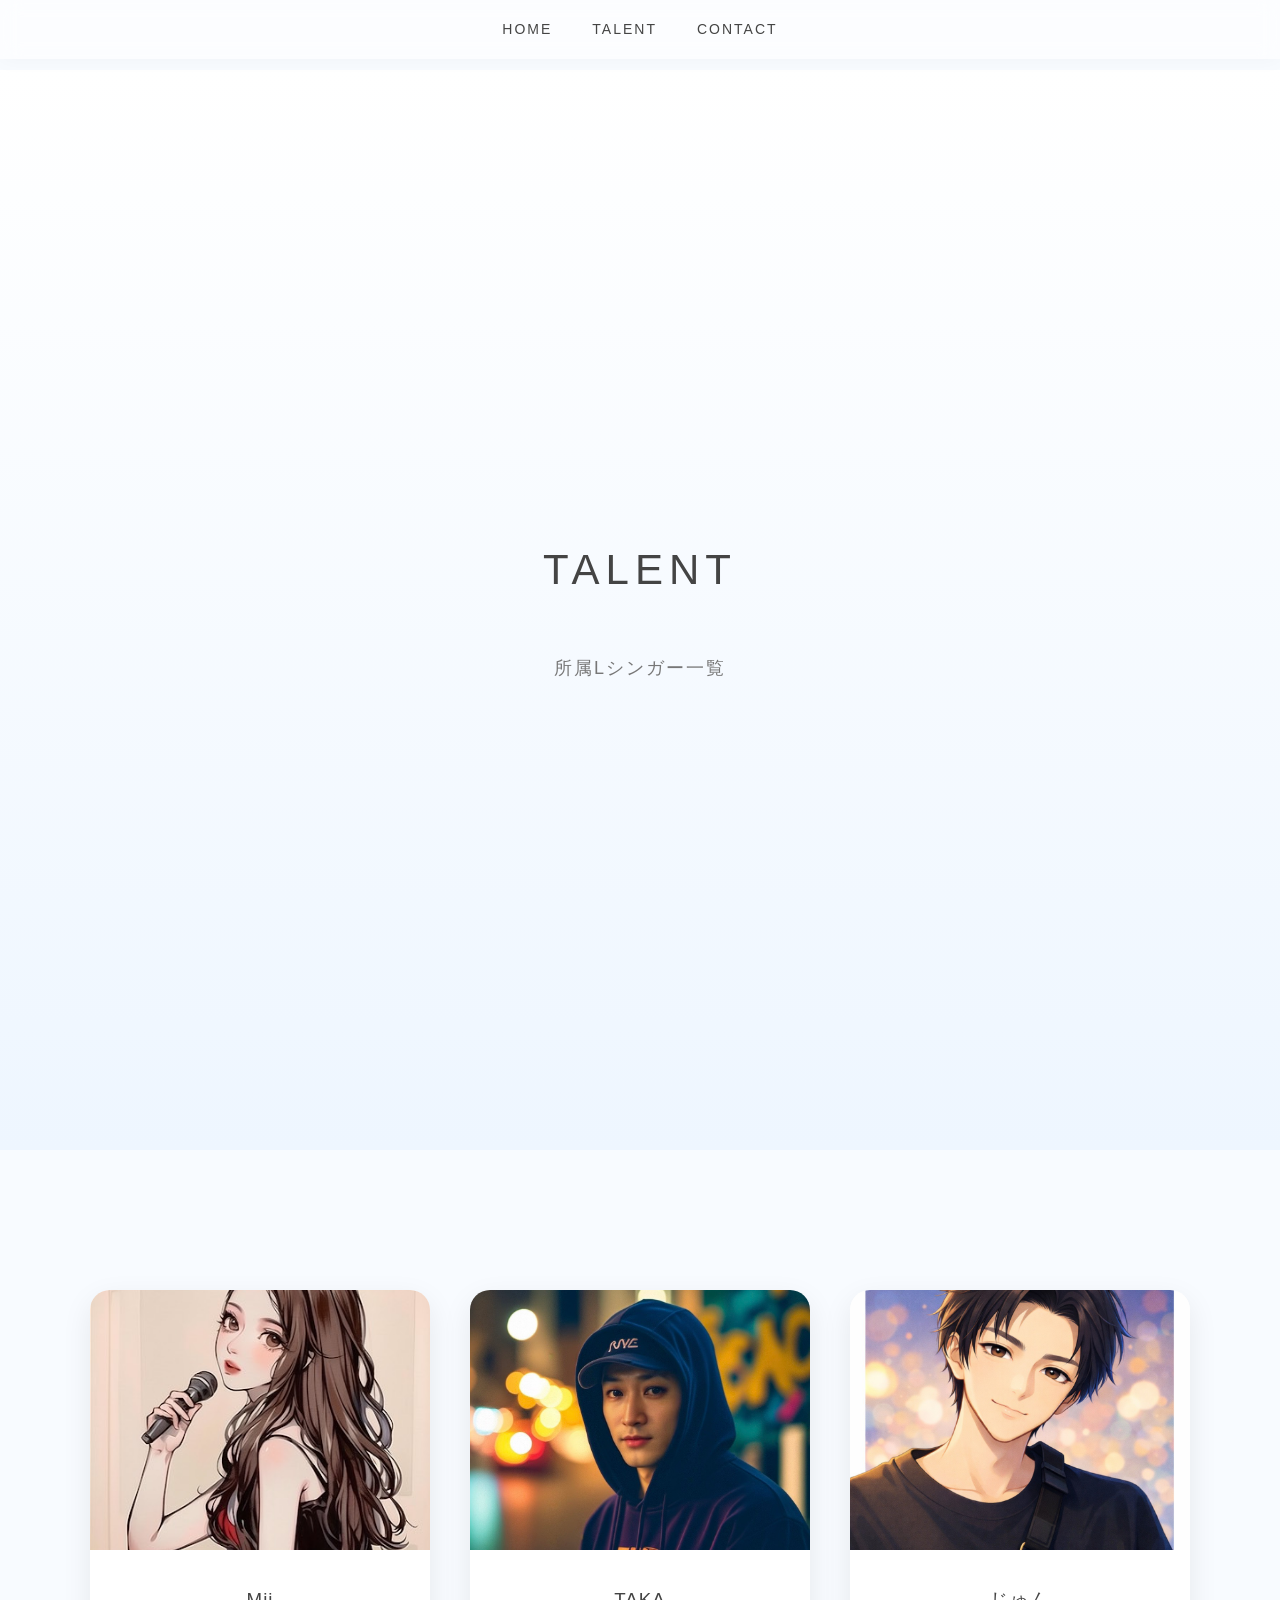
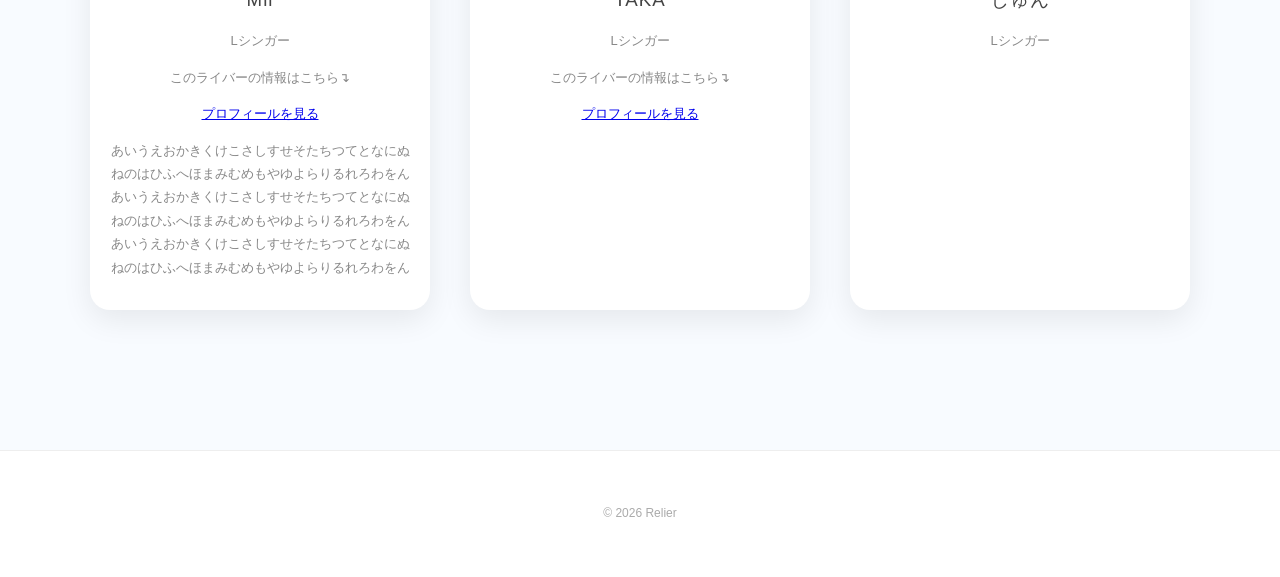
==== lsinger.html @ 04f67de9 "Add files via upload" ====
<!DOCTYPE html>
<html>
<head>
  <meta charset="UTF-8">
  <title>Talent | Relier</title>
  <link rel="stylesheet" href="style.css">
</head>

<body>

<header>
  <nav>
    <ul>
      <li><a href="index.html">HOME</a></li>
      <li><a hreシンガ＾alent.html">TALENT</a></li>
      <li><a href="index.html#contact">CONTACT</a></li>
    </ul>
  </nav>
</header>

<section class="hero">
  <h1>TALENT</h1>
  <p>所属Lシンガー一覧</p>
</section>

<section class="fade">
  <div class="talent-grid">

    <div class="talent-card">
      <img src="Mii.jpg" alt="Mii">
      <div class="talent-info">
        <h3>Mii</h3>
        <p>Lシンガー</p>
        <p>このライバーの情報はこちら↴</p>
        <p><a href="https://lit.link/miin8e" target="_blank">
プロフィールを見る
</a></p>
<p>あいうえおかきくけこさしすせそたちつてとなにぬねのはひふへほまみむめもやゆよらりるれろわをんあいうえおかきくけこさしすせそたちつてとなにぬねのはひふへほまみむめもやゆよらりるれろわをんあいうえおかきくけこさしすせそたちつてとなにぬねのはひふへほまみむめもやゆよらりるれろわをん</p>
      </div>
    </div>

    <div class="talent-card">
      <img src="taka.jpg" alt="TAKA">
      <div class="talent-info">
        <h3>TAKA</h3>
        <p>Lシンガー</p>
        <p>このライバーの情報はこちら↴</p>
        <p><a href="https://lit.link/appletaka0211" target="_blank">
        プロフィールを見る</a></p>
      </div>
    </div>

    <div class="talent-card">
      <img src="jun.jpg" alt="じゅん">
      <div class="talent-info">
        <h3>じゅん</h3>
        <p>Lシンガー</p>
      </div>
    </div>

  </div>
</section>

<footer>
  <p>© 2026 Relier</p>
</footer>

<script>
const fades = document.querySelectorAll('.fade');

const observer = new IntersectionObserver(entries => {
  entries.forEach(entry => {
    if (entry.isIntersecting) {
      entry.target.classList.add('show');
    }
  });
});

fades.forEach(fade => {
  observer.observe(fade);
});
</script>

</body>
</html>
---- style.css ----
/* 全体 */
body {
  margin: 0;
  font-family: 'Yu Gothic', sans-serif;
  background: #f8fbff;
  color: #444;
  line-height: 1.8;
  margin:0;
  padding-top:70px;
}


/* ヘッダー */
header {
  position: fixed;
  width: 100%;
  top: 0;
  background: rgba(255,255,255,0.8);
  backdrop-filter: blur(10px);
  box-shadow: 0 2px 20px rgba(0,0,0,0.03);
  z-index: 1000;
}

nav ul {
  display: flex;
  justify-content: center;
  list-style: none;
  padding: 20px;
  margin: 0;
  gap: 40px;
}

nav a {
  text-decoration: none;
  color: #666;
  font-size: 14px;
  letter-spacing: 2px;
  transition: 0.3s;
}

nav a:hover {
  color: #9ac8ff;
}

/* ヒーロー */
.hero {
  height: 100vh;
  display: flex;
  flex-direction: column;
  justify-content: center;
  align-items: center;
  background: linear-gradient(to bottom, #ffffff, #eef6ff);
  text-align: center;
  padding-top: 80px;
}

.hero p {
  font-size: 18px;
  color: #777;
  margin-top: 20px;
  letter-spacing: 2px;
}

/* セクション共通 */
section {
  padding: 100px 20px;
  text-align: center;
}

h2 {
  font-weight: 300;
  letter-spacing: 4px;
  margin-bottom: 40px;
  font-size: 28px;
}

/* TALENTカード */
.card-container {
  display: flex;
  justify-content: center;
  gap: 40px;
  flex-wrap: wrap;
}

.card {
  width: 250px;
  padding: 40px 20px;
  border-radius: 25px;
  background: white;
  text-decoration: none;
  color: #444;
  box-shadow: 0 10px 40px rgba(0,0,0,0.05);
  transition: 0.4s;
}

.card:hover {
  transform: translateY(-10px);
  box-shadow: 0 20px 50px rgba(0,0,0,0.08);
}

.card h3 {
  margin-bottom: 10px;
  font-weight: 400;
}

.card p {
  font-size: 14px;
  color: #888;
}

/* News */
#news-event p {
  color: #777;
}

/* フッター */
footer {
  padding: 40px;
  background: #ffffff;
  font-size: 12px;
  color: #aaa;
  text-align: center;
  border-top: 1px solid #eee;
}

/* フェード */
.fade {
  opacity: 0;
  transform: translateY(40px);
  transition: 1s;
}

.fade.show {
  opacity: 1;
  transform: translateY(0);
}
/* タレント一覧 */
.talent-grid {
  display: grid;
  grid-template-columns: repeat(3, 1fr);
  gap: 40px;
  max-width: 1000px;
  margin: 0 auto;
}

/* カード */
.talent-card {
  background: white;
  border-radius: 20px;
  overflow: hidden;
  box-shadow: 0 10px 30px rgba(0,0,0,0.05);
  transition: 0.3s;
}

.talent-card:hover {
  transform: translateY(-8px);
}

/* 画像サイズ制御 */
.talent-card img {
  width: 100%;
  height: 260px;
  object-fit: cover;
}

/* 名前部分 */
.talent-info {
  padding: 15px;
  text-align: center;
}

.talent-info h3 {
  margin: 5px 0;
}

.talent-info p {
  color: #777;
  font-size: 14px;
}
/* スマホ */
@media (max-width: 768px) {

  .talent-grid {
    grid-template-columns: repeat(2, 1fr);
    gap: 20px;
  }

  .talent-card img {
    height: 200px;
  }

}

/* 超スマホ */
@media (max-width: 480px) {

  .talent-grid {
    grid-template-columns: 1fr;
  }

}
/* タレント一覧 */
.talent-grid {
  display: grid;
  grid-template-columns: repeat(3, 1fr);
  gap: 40px;
  max-width: 1100px;
  margin: 0 auto;
  padding: 40px 20px;
}

/* タレントカード */
.talent-card {
  background: white;
  border-radius: 20px;
  overflow: hidden;
  box-shadow: 0 10px 30px rgba(0,0,0,0.05);
  transition: 0.4s;
  cursor: pointer;
}

.talent-card:hover {
  transform: translateY(-10px);
  box-shadow: 0 20px 40px rgba(0,0,0,0.08);
}

/* 画像サイズ */
.talent-card img {
  width: 100%;
  height: 260px;
  object-fit: cover;
}

/* 名前エリア */
.talent-info {
  padding: 18px;
  text-align: center;
}

.talent-info h3 {
  margin: 5px 0;
  font-weight: 400;
  letter-spacing: 1px;
}

.talent-info p {
  font-size: 13px;
  color: #888;
}

/* TALENTページのヒーロー */
.hero h1 {
  font-size: 42px;
  letter-spacing: 6px;
  font-weight: 300;
}

.hero p {
  margin-top: 10px;
  color: #777;
}
.talent-card{
  box-shadow: 0 10px 30px rgba(0,0,0,0.08);
  transition: 0.3s;
}

.talent-card:hover{
  transform: translateY(-6px);
  box-shadow: 0 18px 40px rgba(0,0,0,0.12);
}
header{
  position: fixed;
  top: 0;
  width: 100%;

  background: rgba(255,255,255,0.6);
  backdrop-filter: blur(10px);

  z-index: 1000;
}

/* ナビ */
nav ul{
  display: flex;
  justify-content: center;
  gap: 40px;
  list-style: none;
  padding: 15px 0;
  margin: 0;
}

nav a{
  text-decoration: none;
  color: #444;
  font-size: 14px;
  letter-spacing: 2px;
}
.logo text{
  font-family: 'Playfair Display', serif;
  letter-spacing: 10px;
}

.top-logo{
width:200px;
margin-bottom:25px;
opacity:0.9;
}
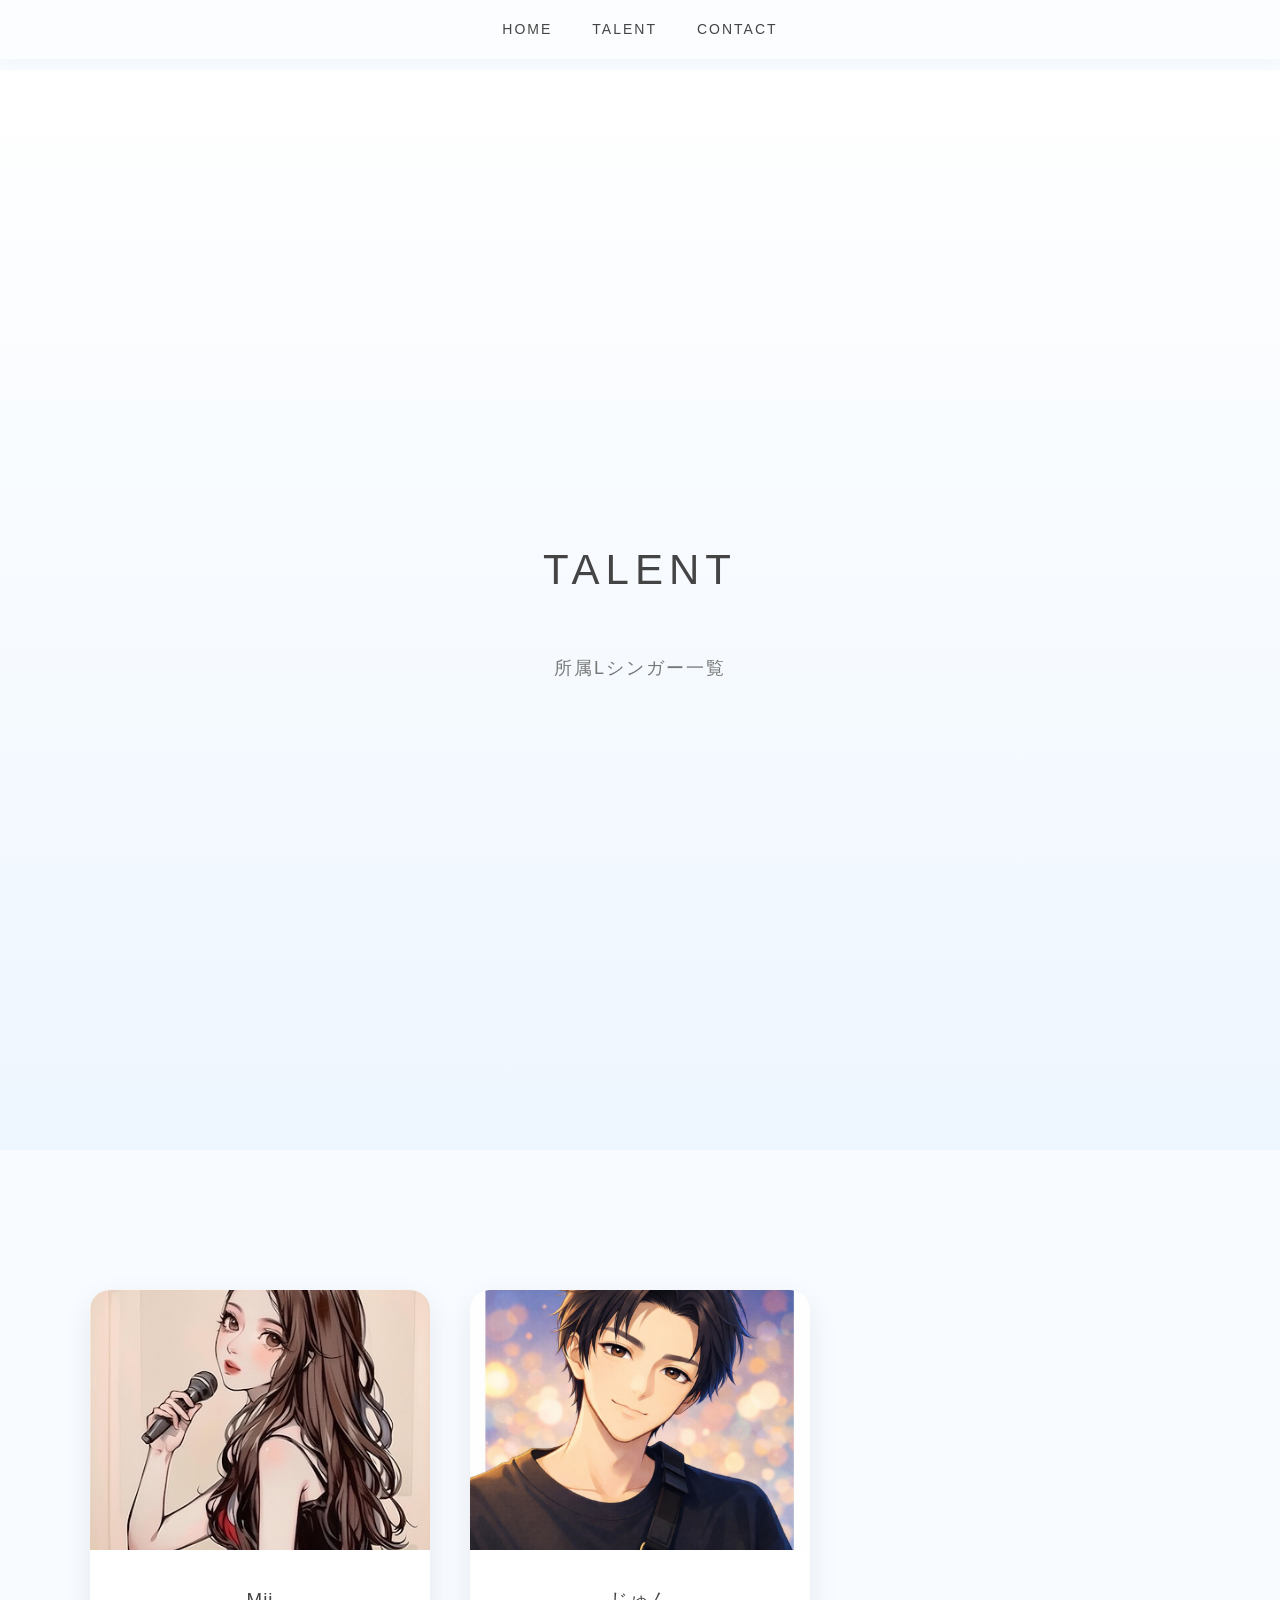
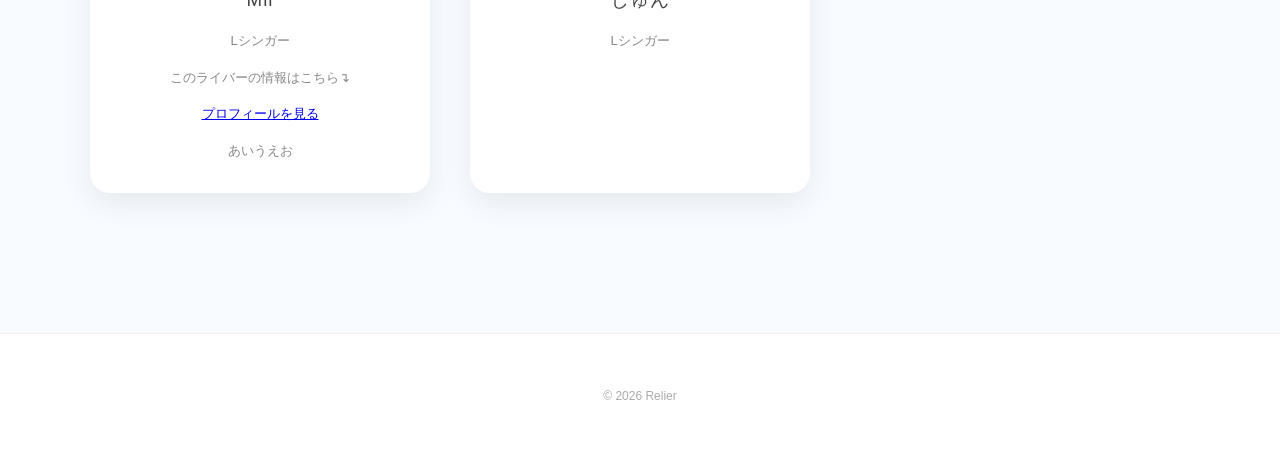
==== commit f9bf4fd3: "Update lsinger.html" ====
--- a/lsinger.html
+++ b/lsinger.html
@@ -35,21 +35,9 @@
         <p><a href="https://lit.link/miin8e" target="_blank">
 プロフィールを見る
 </a></p>
-<p>あいうえおかきくけこさしすせそたちつてとなにぬねのはひふへほまみむめもやゆよらりるれろわをんあいうえおかきくけこさしすせそたちつてとなにぬねのはひふへほまみむめもやゆよらりるれろわをんあいうえおかきくけこさしすせそたちつてとなにぬねのはひふへほまみむめもやゆよらりるれろわをん</p>
-      </div>
+<p>あいうえお </div>
     </div>
-
-    <div class="talent-card">
-      <img src="taka.jpg" alt="TAKA">
-      <div class="talent-info">
-        <h3>TAKA</h3>
-        <p>Lシンガー</p>
-        <p>このライバーの情報はこちら↴</p>
-        <p><a href="https://lit.link/appletaka0211" target="_blank">
-        プロフィールを見る</a></p>
-      </div>
-    </div>
-
+    
     <div class="talent-card">
       <img src="jun.jpg" alt="じゅん">
       <div class="talent-info">
@@ -82,4 +70,4 @@
 </script>
 
 </body>
-</html>+</html>
